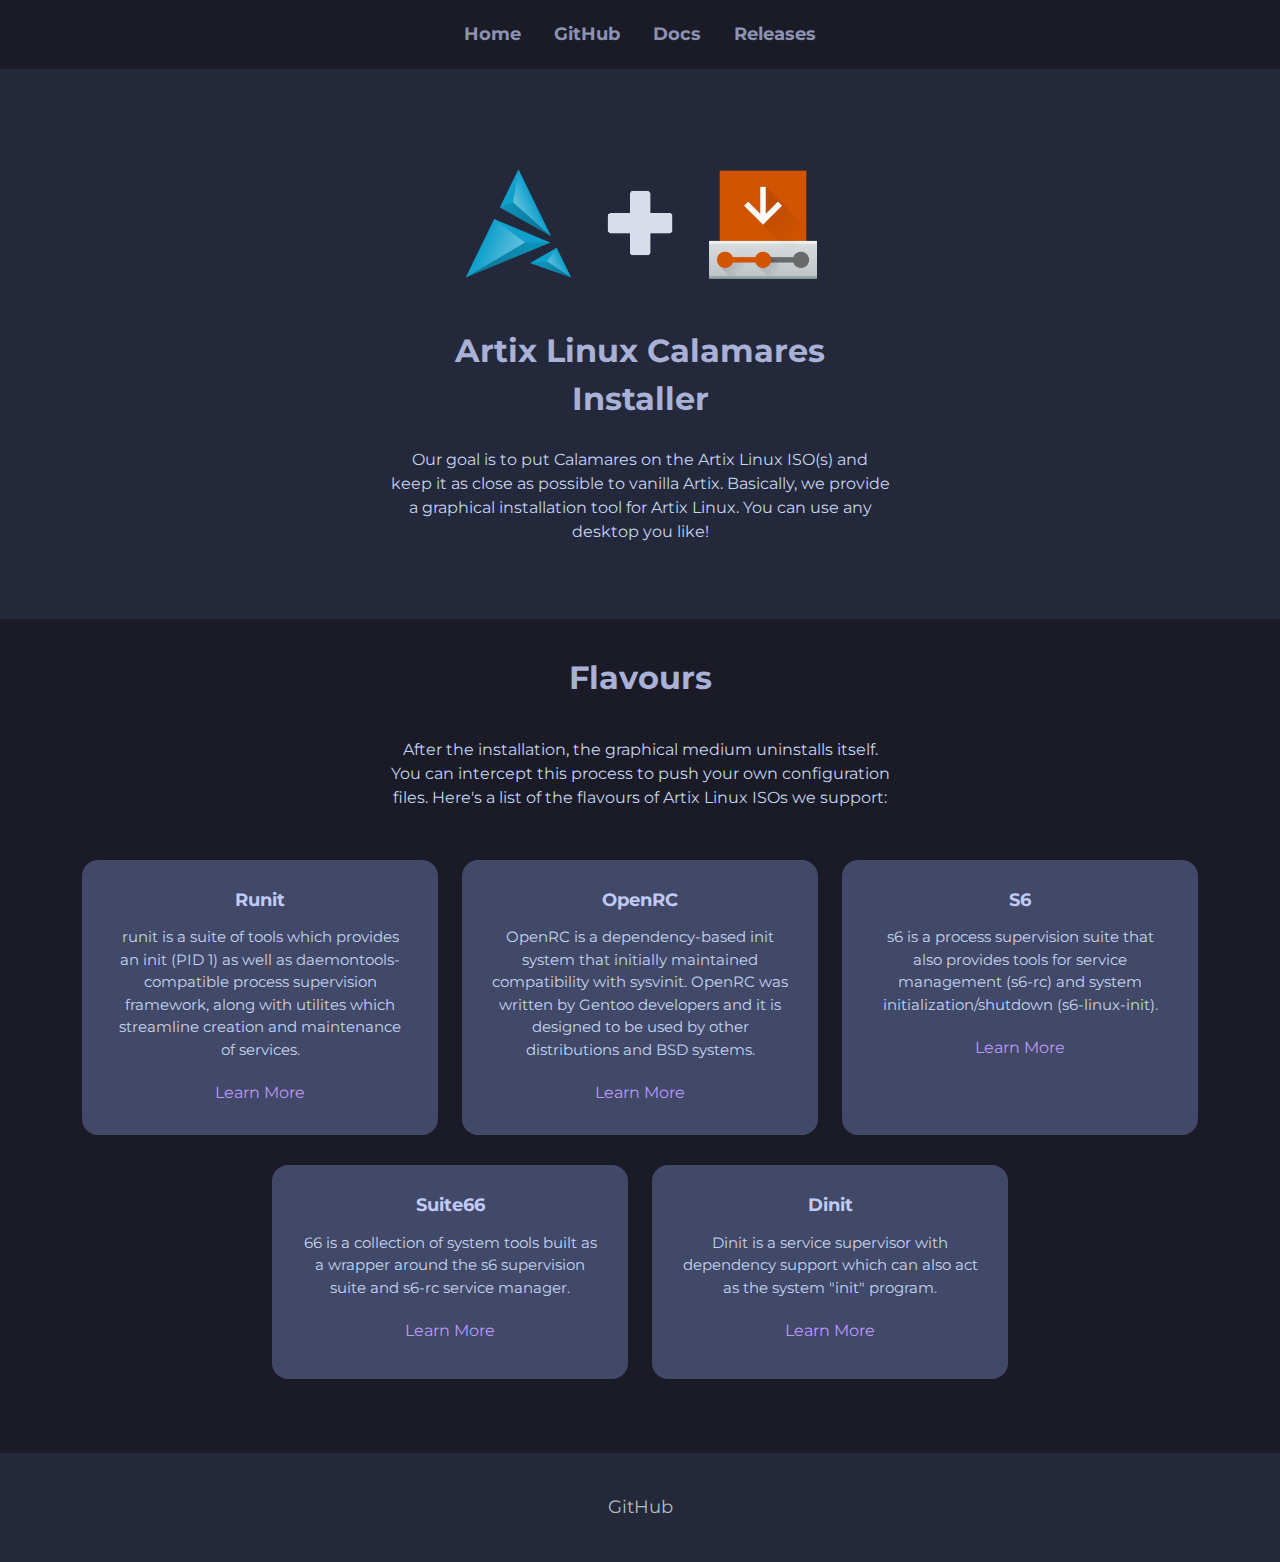
==== index.html @ d5c61272 "[update] docs" ====
<!DOCTYPE html>
<html lang="en">
	<head>
		<meta charset="utf-8" />
		<meta
			name="viewport"
			content="width=device-width, initial-scale=1.0, shrink-to-fit=no"
		/>
		<title>ALCI | Artix Linux Calamares Installer</title>
		<link
			rel="stylesheet"
			href="https://cdn.jsdelivr.net/npm/bootstrap@5.1.3/dist/css/bootstrap.min.css"
		/>
		<link rel="stylesheet" href="assets/css/styles.css" />
	</head>

	<body>
		<header class="nav-top">
			<ul class="list-inline">
				<li class="list-inline-item">
					<a href="/" target="_blank">Home</a>
				</li>
				<li class="list-inline-item">
					<a href="https://github.com/artix-linux-calamares-installer" target="_blank">GitHub</a>
				</li>
				<li class="list-inline-item">
					<a href="./docs/root.html" target="_blank">Docs</a>
				</li>
				<li class="list-inline-item">
					<a href="https://github.com/artix-linux-calamares-installer/alci-iso/releases" target="_blank">Releases</a>
				</li>
			</ul>
		</header>

		<section class="info-section">
			<div class="container">
				<div class="intro">
					<img src="./assets/img/alci.png" alt="alci image" />
					<h2 class="text-center">Artix Linux Calamares Installer</h2>
					<p class="text-center">Our goal is to put Calamares on the Artix Linux ISO(s) and keep it as close as possible to vanilla Artix. Basically, we provide a graphical installation tool for Artix Linux. You can use any desktop you like!</p>
				</div>
			</div>
		</section>
		<section class="flavours">
			<div class="container">
				<div class="intro">
					<h2 class="text-center">Flavours</h2>
					<p class="text-center">After the installation, the graphical medium uninstalls itself. You can intercept this process to push your own configuration files. Here's a list of the flavours of Artix Linux ISOs we support:
					</p>
				</div>
				<div class="row justify-content-center flavours">
					<div class="col-sm-6 col-md-5 col-lg-4 item">
						<div class="box">
							<h3 class="name">Runit</h3>
							<p class="description">
								runit is a suite of tools which provides an init (PID 1) as well as daemontools-compatible process supervision
								framework, along with utilites which streamline creation and maintenance of services.
							</p>
							<a class="learn-more" href="./docs/runit.html">Learn More</a>
						</div>
					</div>
					<div class="col-sm-6 col-md-5 col-lg-4 item">
						<div class="box">
							<h3 class="name">OpenRC</h3>
							<p class="description">
								OpenRC is a dependency-based init system that initially maintained compatibility with sysvinit. OpenRC was written by Gentoo developers and it is designed to be
								used by other distributions and BSD systems.
							</p>
							<a class="learn-more" href="./docs/openrc.html">Learn More</a>
						</div>
					</div>
					<div class="col-sm-6 col-md-5 col-lg-4 item">
						<div class="box">
							<h3 class="name">S6</h3>
							<p class="description">
								s6 is a process supervision suite that also provides tools for service management (s6-rc) and system
								initialization/shutdown (s6-linux-init).
							</p>
							<a class="learn-more" href="./docs/s6.html">Learn More</a>
						</div>
					</div>
					<div class="col-sm-6 col-md-5 col-lg-4 item">
						<div class="box">
							<h3 class="name">Suite66</h3>
							<p class="description">
								66 is a collection of system tools built as a wrapper around the s6 supervision suite and s6-rc service manager.
							</p>
							<a class="learn-more" href="./docs/66.html">Learn More</a>
						</div>
					</div>
					<div class="col-sm-6 col-md-5 col-lg-4 item">
						<div class="box">
							<h3 class="name">Dinit</h3>
							<p class="description">
								Dinit is a service supervisor with dependency support which can also act as the system "init" program. 
							</p>
							<a class="learn-more" href="./docs/dinit.html">Learn More</a>
						</div>
					</div>
				</div>
			</div>
			<footer class="footer">
				<ul class="list-inline">
					<li class="list-inline-item">
						<a
							href="https://github.com/artix-linux-calamares-installer"
							>GitHub</a
						>
					</li>
				</ul>
			</footer>
		</section>
	</body>
</html>
---- assets/css/styles.css ----
@import url("https://fonts.googleapis.com/css2?family=Montserrat&display=swap");

body {
  font-family: "Montserrat", sans-serif;
  background-color: #24283b;
}

.nav-top {
  padding: 20px 0;
  background-color: #1a1b26;
  color: #a9b1d6;
}

.nav-top ul {
  padding: 0;
  list-style: none;
  text-align: center;
  font-size: 18px;
  line-height: 1.6;
  margin-bottom: 0;
}

.nav-top li {
  padding: 0 10px;
  font-weight: bold;
}

.nav-top ul a {
  color: inherit;
  text-decoration: none;
  opacity: 0.8;
}

.nav-top ul a:hover {
  opacity: 1;
}

.info-section {
  color: #a9b1d6;
  background-color: #24283b;
  padding: 50px 0;
}

.info-section p {
  color: #c4d5ef;
  line-height: 1.5;
}

.info-section a {
  color: #c4d5ef;
  font-weight: bold;
  line-height: 1.5;
}

.info-section h2 {
  font-weight: bold;
  margin-bottom: 25px;
  line-height: 1.5;
  color: inherit;
}

.info-section .intro {
  font-size: 16px;
  max-width: 500px;
  margin: 0 auto 25px;
}

.info-section img {
  border: none;
  border-radius: 0.5rem;
  object-fit: cover;
  max-width: 100%;
  height: auto;
}

.flavours {
  background-color: #1a1b26;
}

.flavours p {
  color: #c4d5ef;
}

.flavours h2 {
  font-weight: bold;
  margin-bottom: 40px;
  padding-top: 40px;
  color: #a9b1d6;
}

.flavours .intro {
  font-size: 16px;
  max-width: 500px;
  margin: 0 auto;
}

.flavours .intro p {
  margin-bottom: 0;
}

.flavours .flavours {
  padding: 50px 0;
}

.flavours .item {
  text-align: center;
}

.flavours .item .box {
  text-align: center;
  padding: 30px;
  background-color: #414868;
  margin-bottom: 30px;
  border: none;
  height: 90%;
  border-radius: 1rem;
}

.flavours .item .name {
  font-weight: bold;
  font-size: 18px;
  margin-bottom: 8px;
  margin-top: 0;
  color: #c0caf5;
}

.flavours .item .description {
  font-size: 15px;
  margin-top: 15px;
  margin-bottom: 20px;
}

.flavours a {
  text-decoration: none;
  color: #bb9af7;
}

@media (max-width: 767px) {
  .flavours h2 {
    margin-bottom: 25px;
    padding-top: 25px;
    font-size: 24px;
  }
}

.footer {
  padding: 40px 0;
  background-color: #24283b;
  color: #dfdfdf;
}

.footer ul {
  padding: 0;
  list-style: none;
  text-align: center;
  font-size: 18px;
  line-height: 1.6;
  margin-bottom: 0;
}

.footer li {
  padding: 0 10px;
}

.footer ul a {
  color: inherit;
  text-decoration: none;
  opacity: 0.8;
}

.footer ul a:hover {
  opacity: 1;
}

::-webkit-scrollbar {
  width: 10px;
}

::-webkit-scrollbar-track {
  background: #1a1b26;
}

::-webkit-scrollbar-thumb {
  background: #414868;
}

::-webkit-scrollbar-thumb:hover {
  background: #454d70;
}
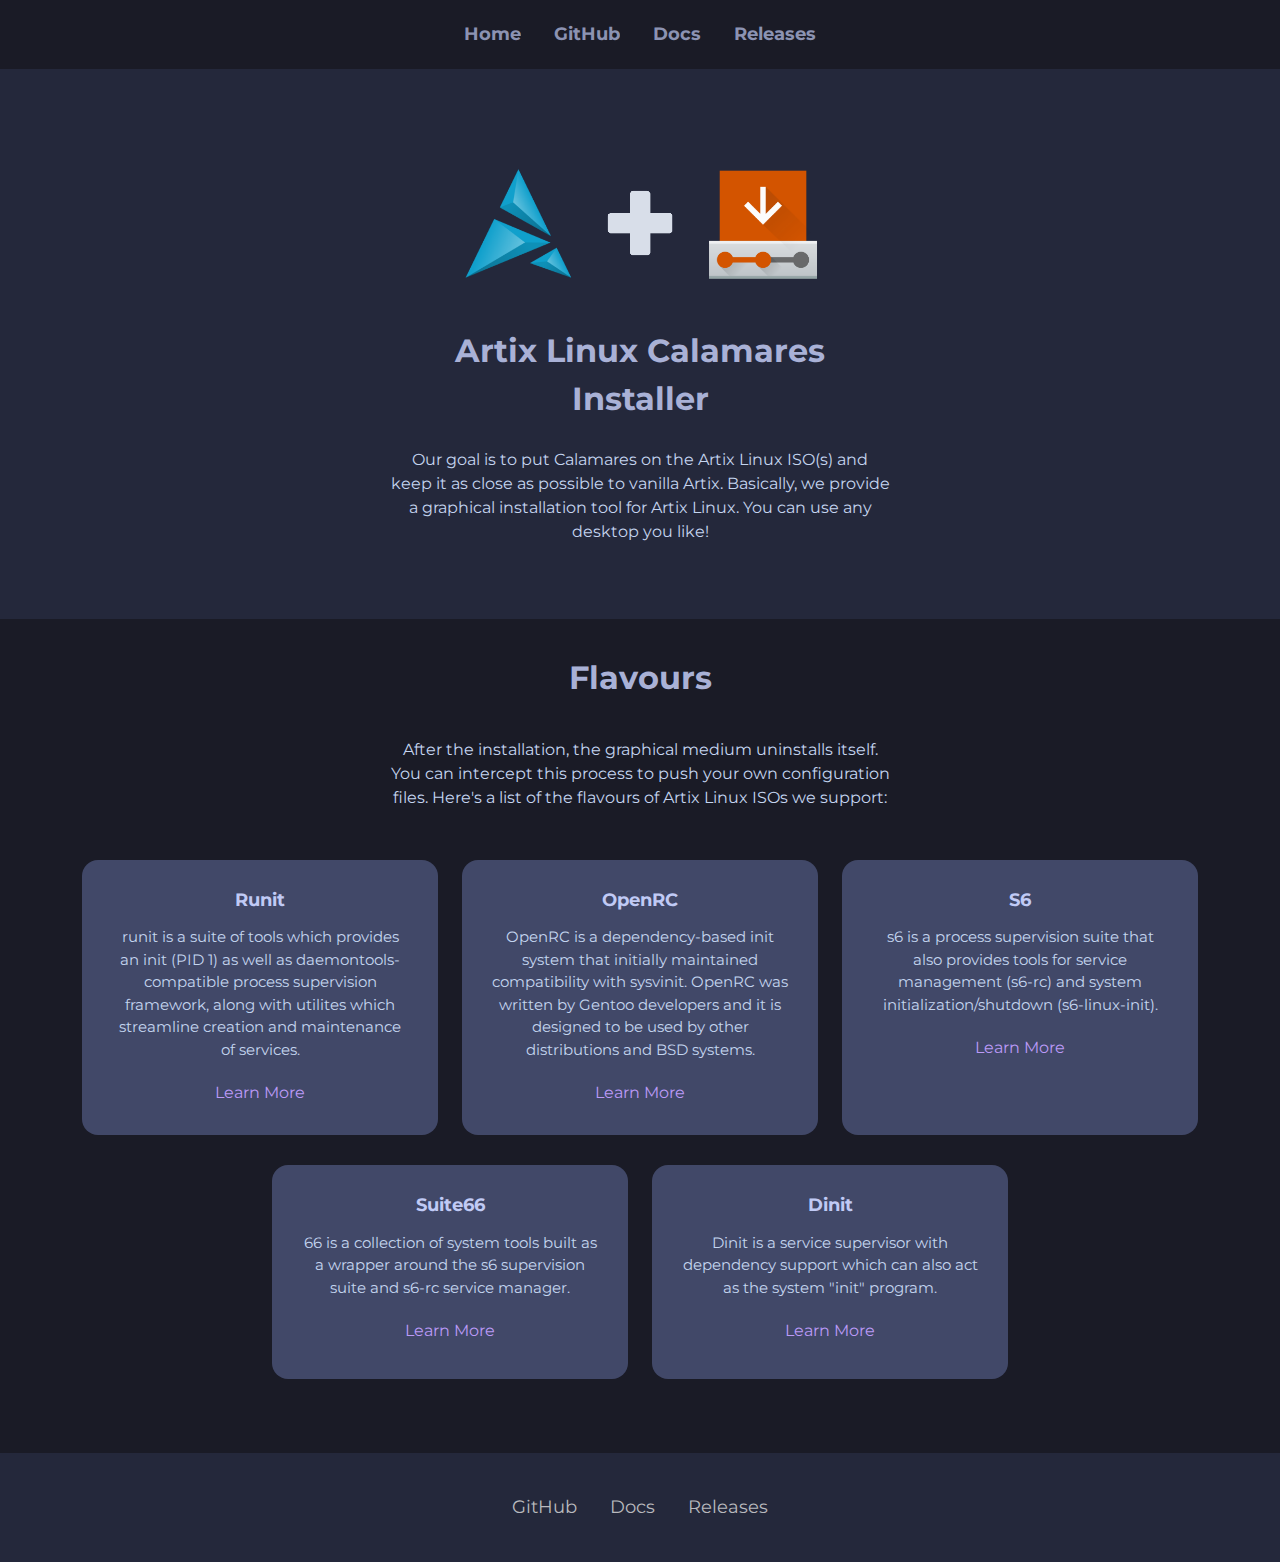
==== commit 9fdd2cd4: "[update] footer links" ====
--- a/index.html
+++ b/index.html
@@ -107,6 +107,12 @@
 							>GitHub</a
 						>
 					</li>
+					<li class="list-inline-item">
+						<a href="https://github.com/artix-linux-calamares-installer">Docs</a>
+					</li>
+					<li class="list-inline-item">
+						<a href="https://github.com/artix-linux-calamares-installer">Releases</a>
+					</li>
 				</ul>
 			</footer>
 		</section>
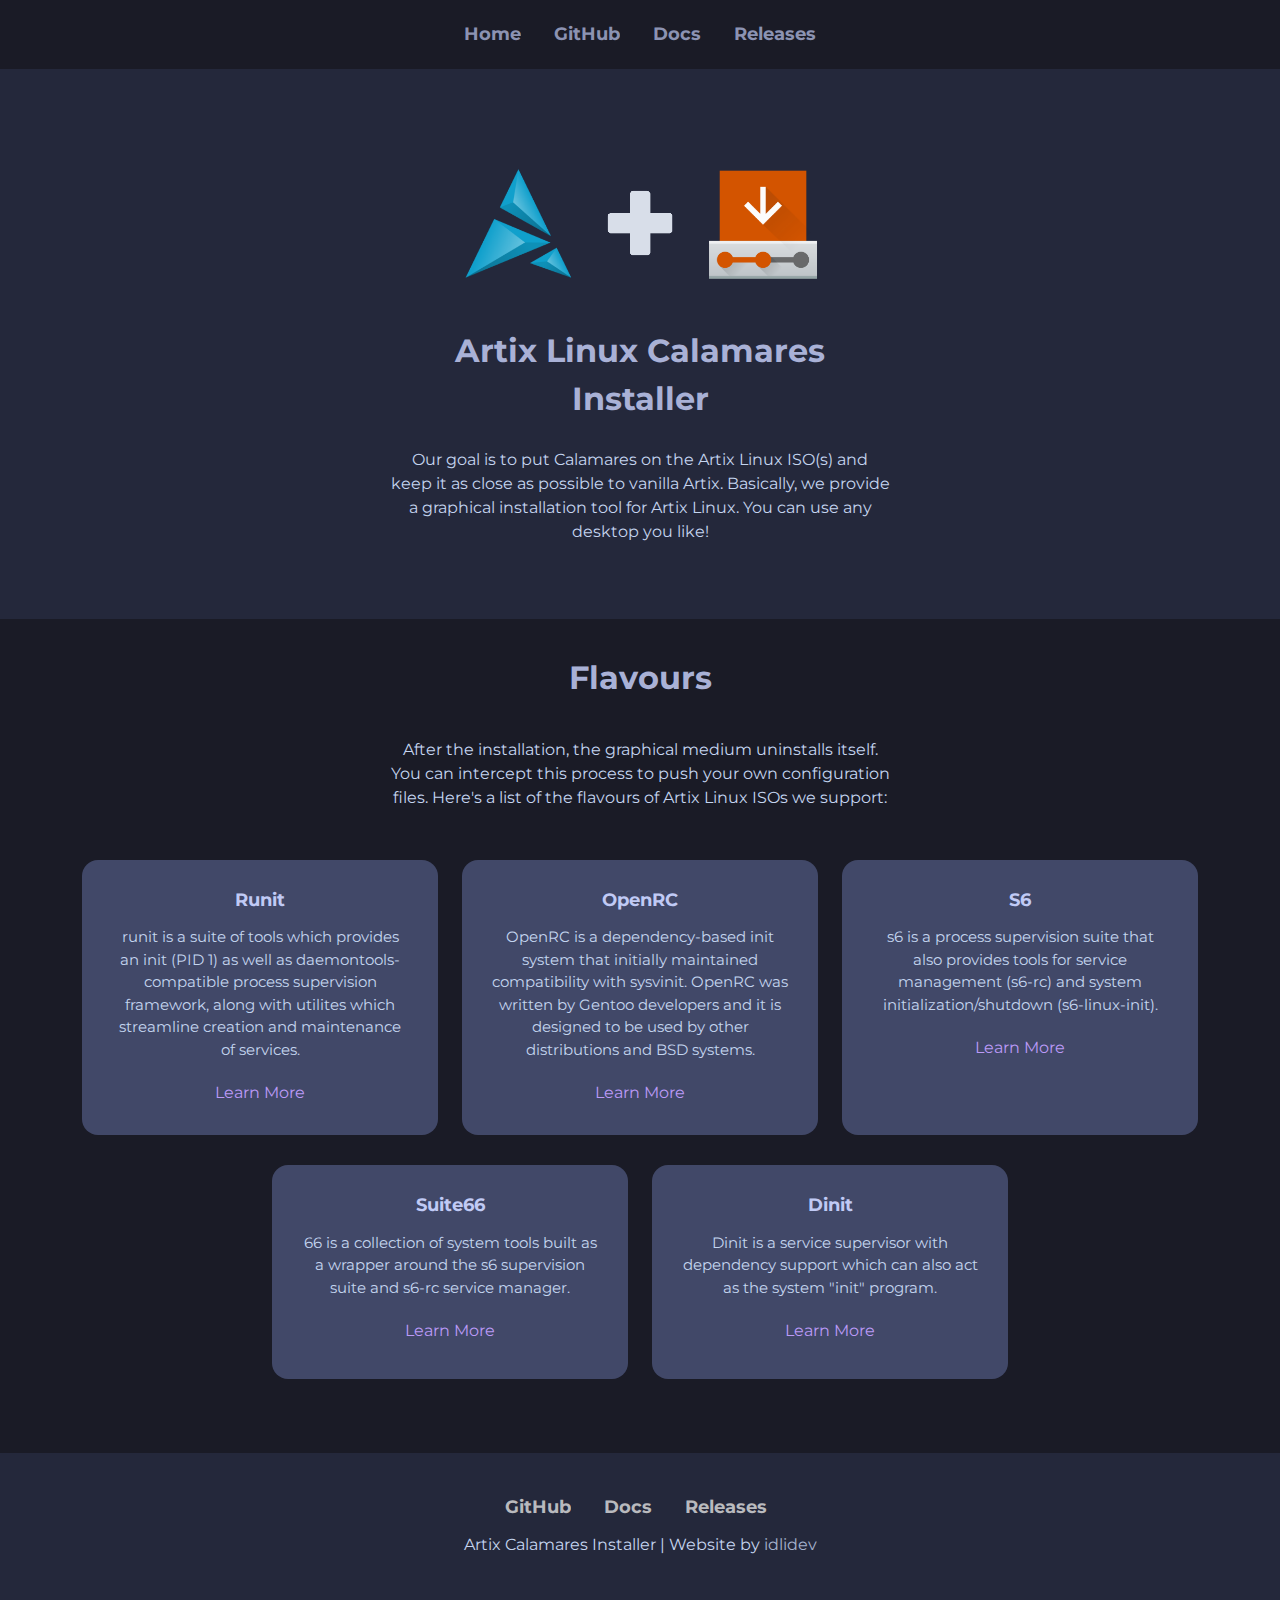
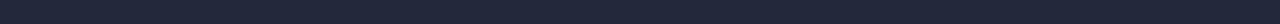
==== commit c222e03d: "[update] make links in footer bold and add bottom text in the footer" ====
--- a/index.html
+++ b/index.html
@@ -18,13 +18,13 @@
 		<header class="nav-top">
 			<ul class="list-inline">
 				<li class="list-inline-item">
-					<a href="/" target="_blank">Home</a>
+					<a href="/">Home</a>
 				</li>
 				<li class="list-inline-item">
 					<a href="https://github.com/artix-linux-calamares-installer" target="_blank">GitHub</a>
 				</li>
 				<li class="list-inline-item">
-					<a href="./docs/root.html" target="_blank">Docs</a>
+					<a href="./docs/root">Docs</a>
 				</li>
 				<li class="list-inline-item">
 					<a href="https://github.com/artix-linux-calamares-installer/alci-iso/releases" target="_blank">Releases</a>
@@ -56,7 +56,7 @@
 								runit is a suite of tools which provides an init (PID 1) as well as daemontools-compatible process supervision
 								framework, along with utilites which streamline creation and maintenance of services.
 							</p>
-							<a class="learn-more" href="./docs/runit.html">Learn More</a>
+							<a class="learn-more" href="https://wiki.artixlinux.org/Main/Runit">Learn More</a>
 						</div>
 					</div>
 					<div class="col-sm-6 col-md-5 col-lg-4 item">
@@ -66,7 +66,7 @@
 								OpenRC is a dependency-based init system that initially maintained compatibility with sysvinit. OpenRC was written by Gentoo developers and it is designed to be
 								used by other distributions and BSD systems.
 							</p>
-							<a class="learn-more" href="./docs/openrc.html">Learn More</a>
+							<a class="learn-more" href="https://wiki.artixlinux.org/Main/OpenRC">Learn More</a>
 						</div>
 					</div>
 					<div class="col-sm-6 col-md-5 col-lg-4 item">
@@ -76,7 +76,7 @@
 								s6 is a process supervision suite that also provides tools for service management (s6-rc) and system
 								initialization/shutdown (s6-linux-init).
 							</p>
-							<a class="learn-more" href="./docs/s6.html">Learn More</a>
+							<a class="learn-more" href="https://wiki.artixlinux.org/Main/S6">Learn More</a>
 						</div>
 					</div>
 					<div class="col-sm-6 col-md-5 col-lg-4 item">
@@ -85,7 +85,7 @@
 							<p class="description">
 								66 is a collection of system tools built as a wrapper around the s6 supervision suite and s6-rc service manager.
 							</p>
-							<a class="learn-more" href="./docs/66.html">Learn More</a>
+							<a class="learn-more" href="https://wiki.artixlinux.org/Main/Suite66">Learn More</a>
 						</div>
 					</div>
 					<div class="col-sm-6 col-md-5 col-lg-4 item">
@@ -94,7 +94,7 @@
 							<p class="description">
 								Dinit is a service supervisor with dependency support which can also act as the system "init" program. 
 							</p>
-							<a class="learn-more" href="./docs/dinit.html">Learn More</a>
+							<a class="learn-more" href="https://wiki.artixlinux.org/Main/Dinit">Learn More</a>
 						</div>
 					</div>
 				</div>
@@ -108,11 +108,12 @@
 						>
 					</li>
 					<li class="list-inline-item">
-						<a href="https://github.com/artix-linux-calamares-installer">Docs</a>
+						<a href="./docs/root">Docs</a>
 					</li>
 					<li class="list-inline-item">
-						<a href="https://github.com/artix-linux-calamares-installer">Releases</a>
+						<a href="https://github.com/artix-linux-calamares-installer/alci-iso/releases">Releases</a>
 					</li>
+					<p class="bottom-text">Artix Calamares Installer | Website by <a href="https://github.com/idlidev">idlidev</a></p>
 				</ul>
 			</footer>
 		</section>
--- a/assets/css/styles.css
+++ b/assets/css/styles.css
@@ -160,6 +160,7 @@
 
 .footer li {
   padding: 0 10px;
+  font-weight: bold;
 }
 
 .footer ul a {
@@ -170,6 +171,11 @@
 
 .footer ul a:hover {
   opacity: 1;
+}
+
+.footer .bottom-text {
+  padding: 10px;
+  font-size: 0.9em;
 }
 
 ::-webkit-scrollbar {
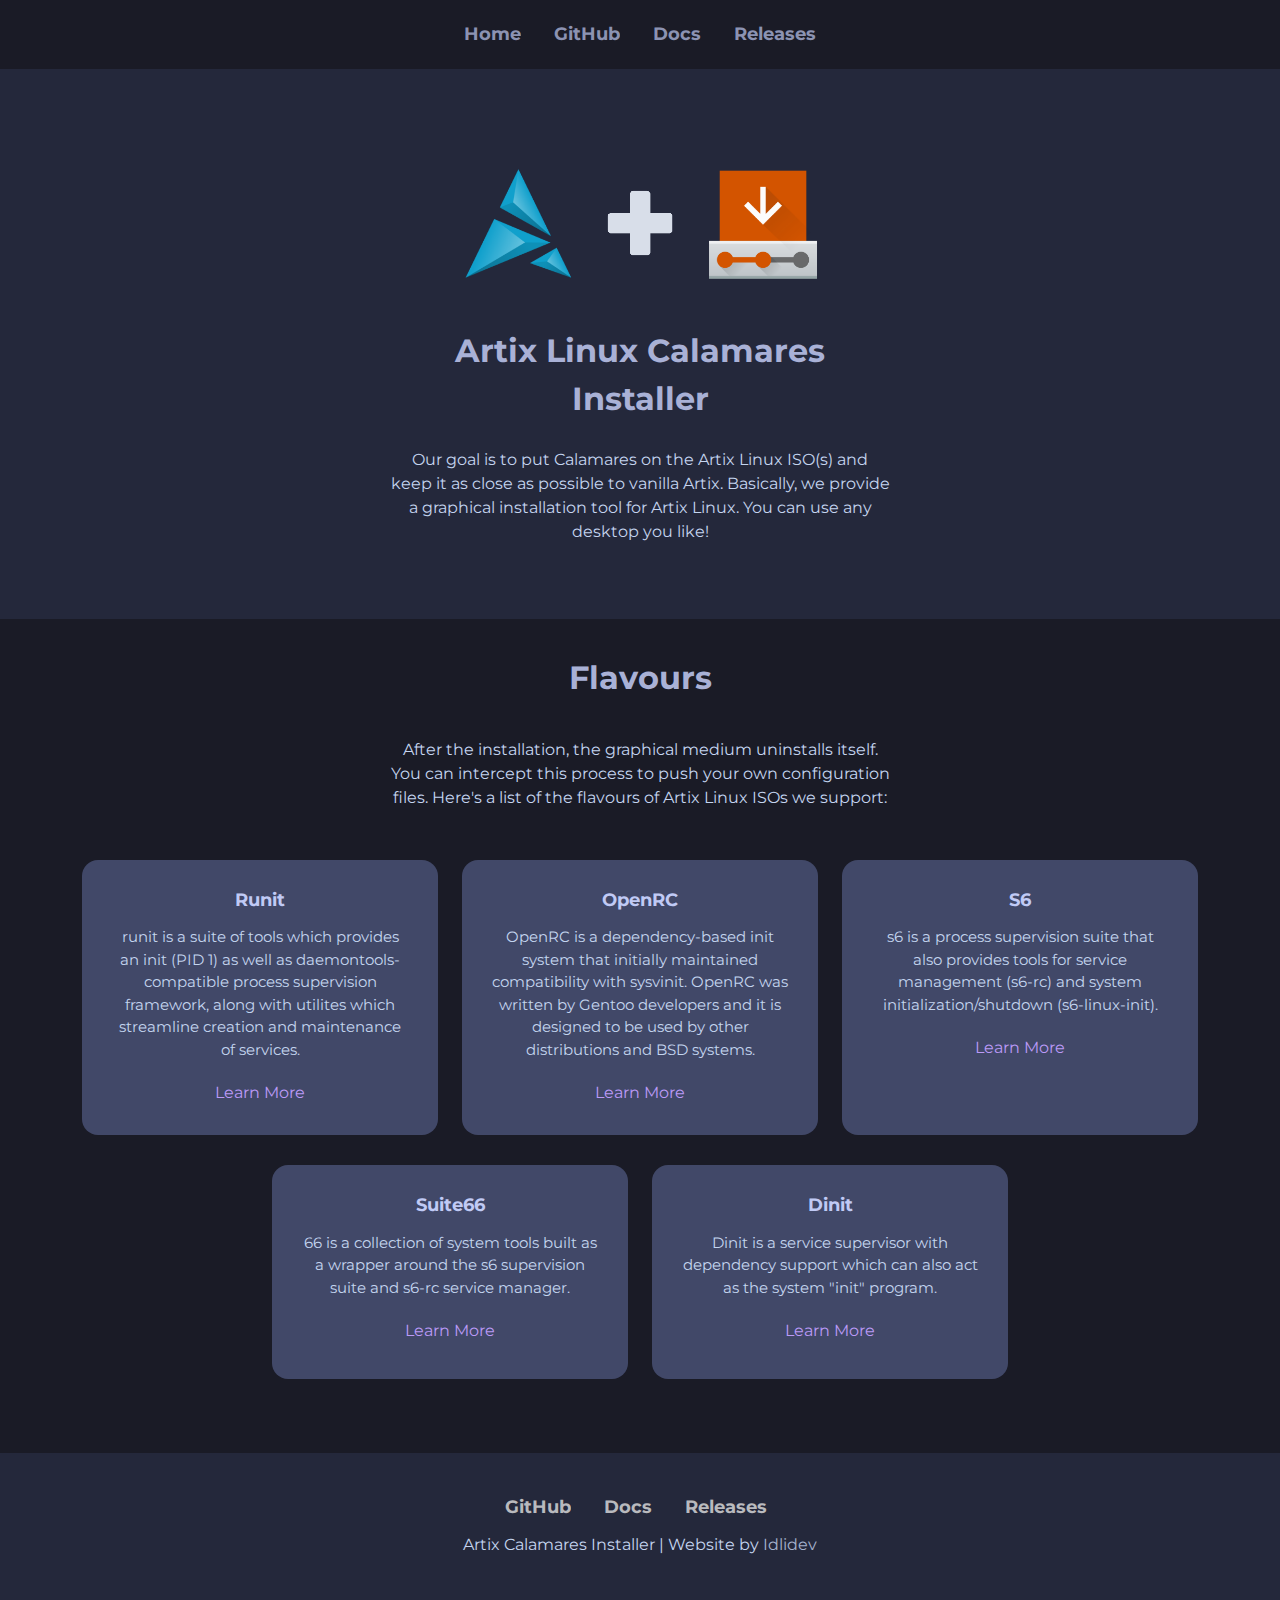
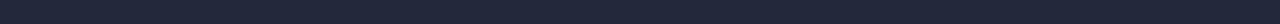
==== commit 1cd27841: "[update] capitalise name; remove rickroll link" ====
--- a/index.html
+++ b/index.html
@@ -113,7 +113,7 @@
 					<li class="list-inline-item">
 						<a href="https://github.com/artix-linux-calamares-installer/alci-iso/releases">Releases</a>
 					</li>
-					<p class="bottom-text">Artix Calamares Installer | Website by <a href="https://github.com/idlidev">idlidev</a></p>
+					<p class="bottom-text">Artix Calamares Installer | Website by <a href="https://github.com/idlidev">Idlidev</a></p>
 				</ul>
 			</footer>
 		</section>
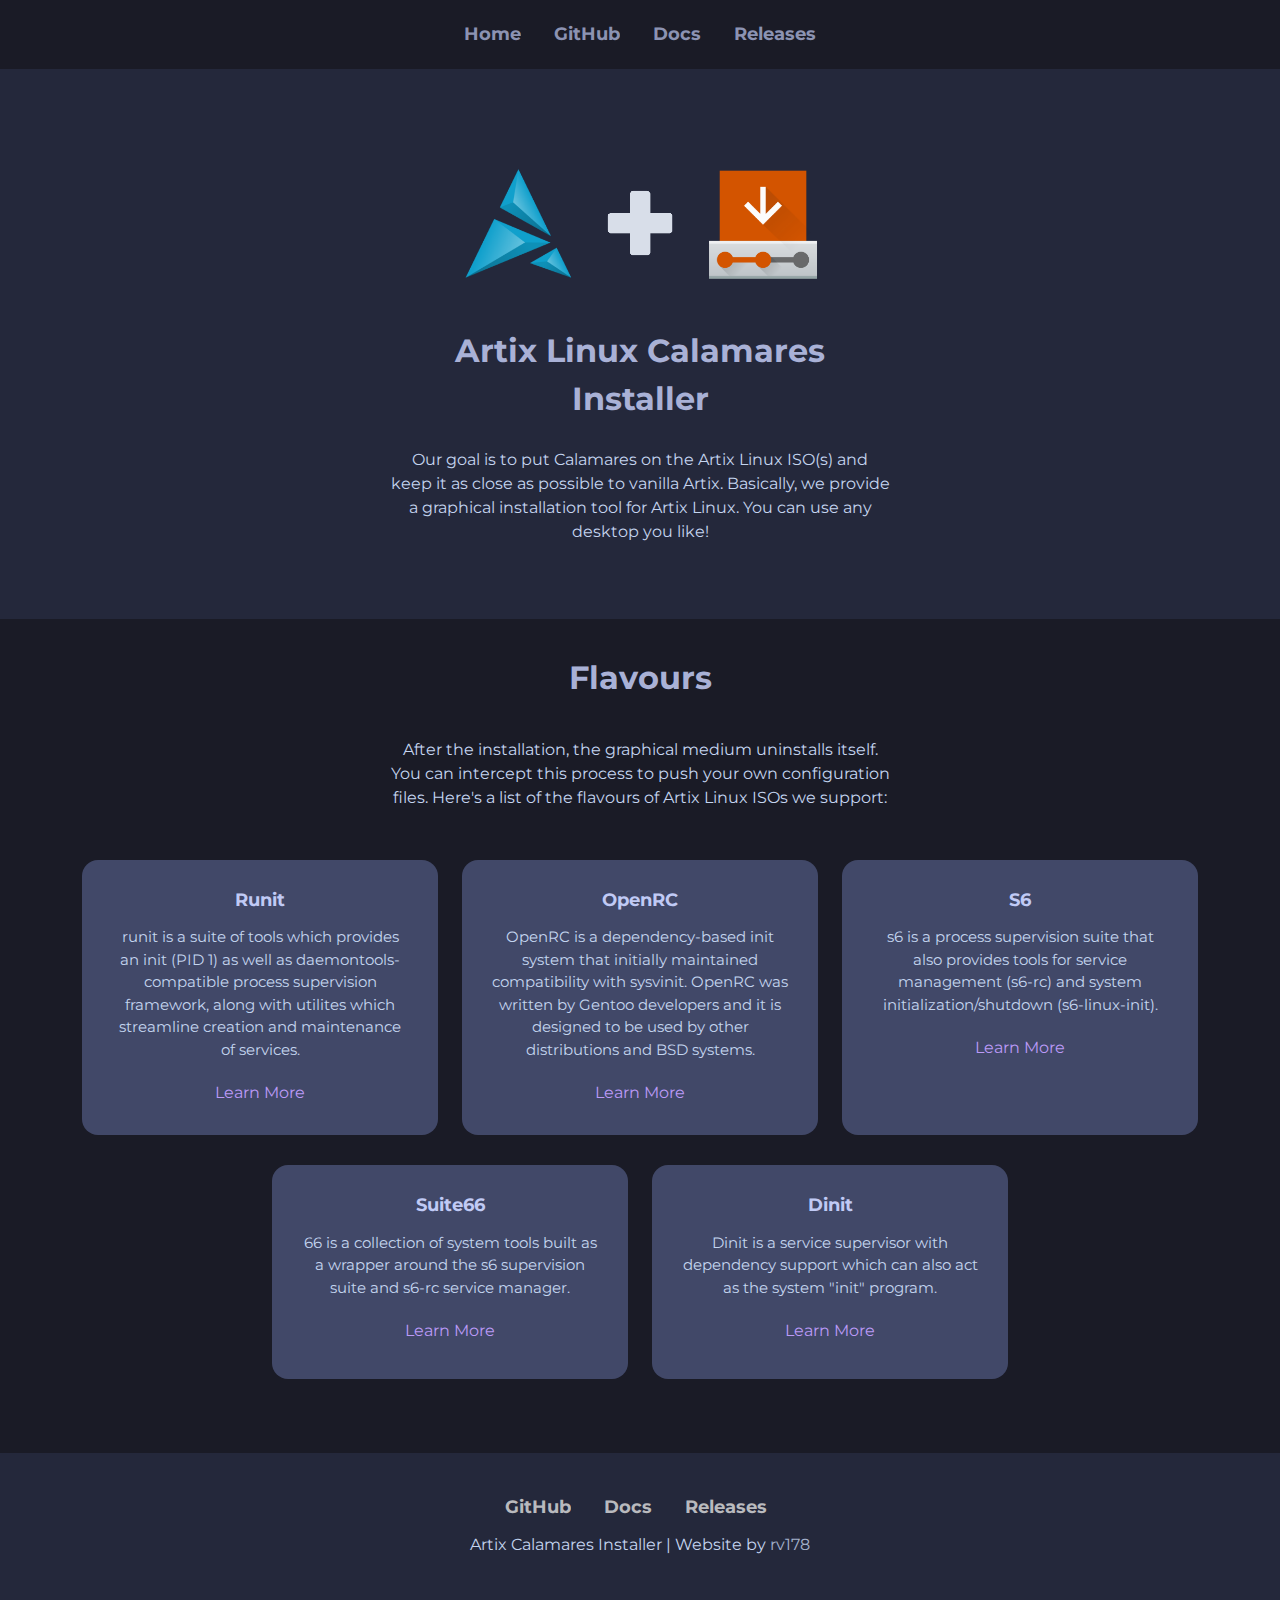
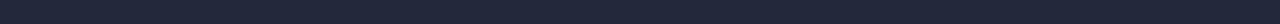
==== commit 59ec858a: "[update] change Idlidev -> rv178 in the footer" ====
--- a/index.html
+++ b/index.html
@@ -21,13 +21,21 @@
 					<a href="/">Home</a>
 				</li>
 				<li class="list-inline-item">
-					<a href="https://github.com/artix-linux-calamares-installer" target="_blank">GitHub</a>
+					<a
+						href="https://github.com/artix-linux-calamares-installer"
+						target="_blank"
+						>GitHub</a
+					>
 				</li>
 				<li class="list-inline-item">
 					<a href="./docs/root">Docs</a>
 				</li>
 				<li class="list-inline-item">
-					<a href="https://github.com/artix-linux-calamares-installer/alci-iso/releases" target="_blank">Releases</a>
+					<a
+						href="https://github.com/artix-linux-calamares-installer/alci-iso/releases"
+						target="_blank"
+						>Releases</a
+					>
 				</li>
 			</ul>
 		</header>
@@ -37,7 +45,12 @@
 				<div class="intro">
 					<img src="./assets/img/alci.png" alt="alci image" />
 					<h2 class="text-center">Artix Linux Calamares Installer</h2>
-					<p class="text-center">Our goal is to put Calamares on the Artix Linux ISO(s) and keep it as close as possible to vanilla Artix. Basically, we provide a graphical installation tool for Artix Linux. You can use any desktop you like!</p>
+					<p class="text-center">
+						Our goal is to put Calamares on the Artix Linux ISO(s)
+						and keep it as close as possible to vanilla Artix.
+						Basically, we provide a graphical installation tool for
+						Artix Linux. You can use any desktop you like!
+					</p>
 				</div>
 			</div>
 		</section>
@@ -45,7 +58,11 @@
 			<div class="container">
 				<div class="intro">
 					<h2 class="text-center">Flavours</h2>
-					<p class="text-center">After the installation, the graphical medium uninstalls itself. You can intercept this process to push your own configuration files. Here's a list of the flavours of Artix Linux ISOs we support:
+					<p class="text-center">
+						After the installation, the graphical medium uninstalls
+						itself. You can intercept this process to push your own
+						configuration files. Here's a list of the flavours of
+						Artix Linux ISOs we support:
 					</p>
 				</div>
 				<div class="row justify-content-center flavours">
@@ -53,48 +70,80 @@
 						<div class="box">
 							<h3 class="name">Runit</h3>
 							<p class="description">
-								runit is a suite of tools which provides an init (PID 1) as well as daemontools-compatible process supervision
-								framework, along with utilites which streamline creation and maintenance of services.
+								runit is a suite of tools which provides an init
+								(PID 1) as well as daemontools-compatible
+								process supervision framework, along with
+								utilites which streamline creation and
+								maintenance of services.
 							</p>
-							<a class="learn-more" href="https://wiki.artixlinux.org/Main/Runit">Learn More</a>
+							<a
+								class="learn-more"
+								href="https://wiki.artixlinux.org/Main/Runit"
+								>Learn More</a
+							>
 						</div>
 					</div>
 					<div class="col-sm-6 col-md-5 col-lg-4 item">
 						<div class="box">
 							<h3 class="name">OpenRC</h3>
 							<p class="description">
-								OpenRC is a dependency-based init system that initially maintained compatibility with sysvinit. OpenRC was written by Gentoo developers and it is designed to be
-								used by other distributions and BSD systems.
+								OpenRC is a dependency-based init system that
+								initially maintained compatibility with
+								sysvinit. OpenRC was written by Gentoo
+								developers and it is designed to be used by
+								other distributions and BSD systems.
 							</p>
-							<a class="learn-more" href="https://wiki.artixlinux.org/Main/OpenRC">Learn More</a>
+							<a
+								class="learn-more"
+								href="https://wiki.artixlinux.org/Main/OpenRC"
+								>Learn More</a
+							>
 						</div>
 					</div>
 					<div class="col-sm-6 col-md-5 col-lg-4 item">
 						<div class="box">
 							<h3 class="name">S6</h3>
 							<p class="description">
-								s6 is a process supervision suite that also provides tools for service management (s6-rc) and system
-								initialization/shutdown (s6-linux-init).
+								s6 is a process supervision suite that also
+								provides tools for service management (s6-rc)
+								and system initialization/shutdown
+								(s6-linux-init).
 							</p>
-							<a class="learn-more" href="https://wiki.artixlinux.org/Main/S6">Learn More</a>
+							<a
+								class="learn-more"
+								href="https://wiki.artixlinux.org/Main/S6"
+								>Learn More</a
+							>
 						</div>
 					</div>
 					<div class="col-sm-6 col-md-5 col-lg-4 item">
 						<div class="box">
 							<h3 class="name">Suite66</h3>
 							<p class="description">
-								66 is a collection of system tools built as a wrapper around the s6 supervision suite and s6-rc service manager.
+								66 is a collection of system tools built as a
+								wrapper around the s6 supervision suite and
+								s6-rc service manager.
 							</p>
-							<a class="learn-more" href="https://wiki.artixlinux.org/Main/Suite66">Learn More</a>
+							<a
+								class="learn-more"
+								href="https://wiki.artixlinux.org/Main/Suite66"
+								>Learn More</a
+							>
 						</div>
 					</div>
 					<div class="col-sm-6 col-md-5 col-lg-4 item">
 						<div class="box">
 							<h3 class="name">Dinit</h3>
 							<p class="description">
-								Dinit is a service supervisor with dependency support which can also act as the system "init" program. 
+								Dinit is a service supervisor with dependency
+								support which can also act as the system "init"
+								program.
 							</p>
-							<a class="learn-more" href="https://wiki.artixlinux.org/Main/Dinit">Learn More</a>
+							<a
+								class="learn-more"
+								href="https://wiki.artixlinux.org/Main/Dinit"
+								>Learn More</a
+							>
 						</div>
 					</div>
 				</div>
@@ -111,9 +160,15 @@
 						<a href="./docs/root">Docs</a>
 					</li>
 					<li class="list-inline-item">
-						<a href="https://github.com/artix-linux-calamares-installer/alci-iso/releases">Releases</a>
+						<a
+							href="https://github.com/artix-linux-calamares-installer/alci-iso/releases"
+							>Releases</a
+						>
 					</li>
-					<p class="bottom-text">Artix Calamares Installer | Website by <a href="https://github.com/idlidev">Idlidev</a></p>
+					<p class="bottom-text">
+						Artix Calamares Installer | Website by
+						<a href="https://github.com/rv178">rv178</a>
+					</p>
 				</ul>
 			</footer>
 		</section>
